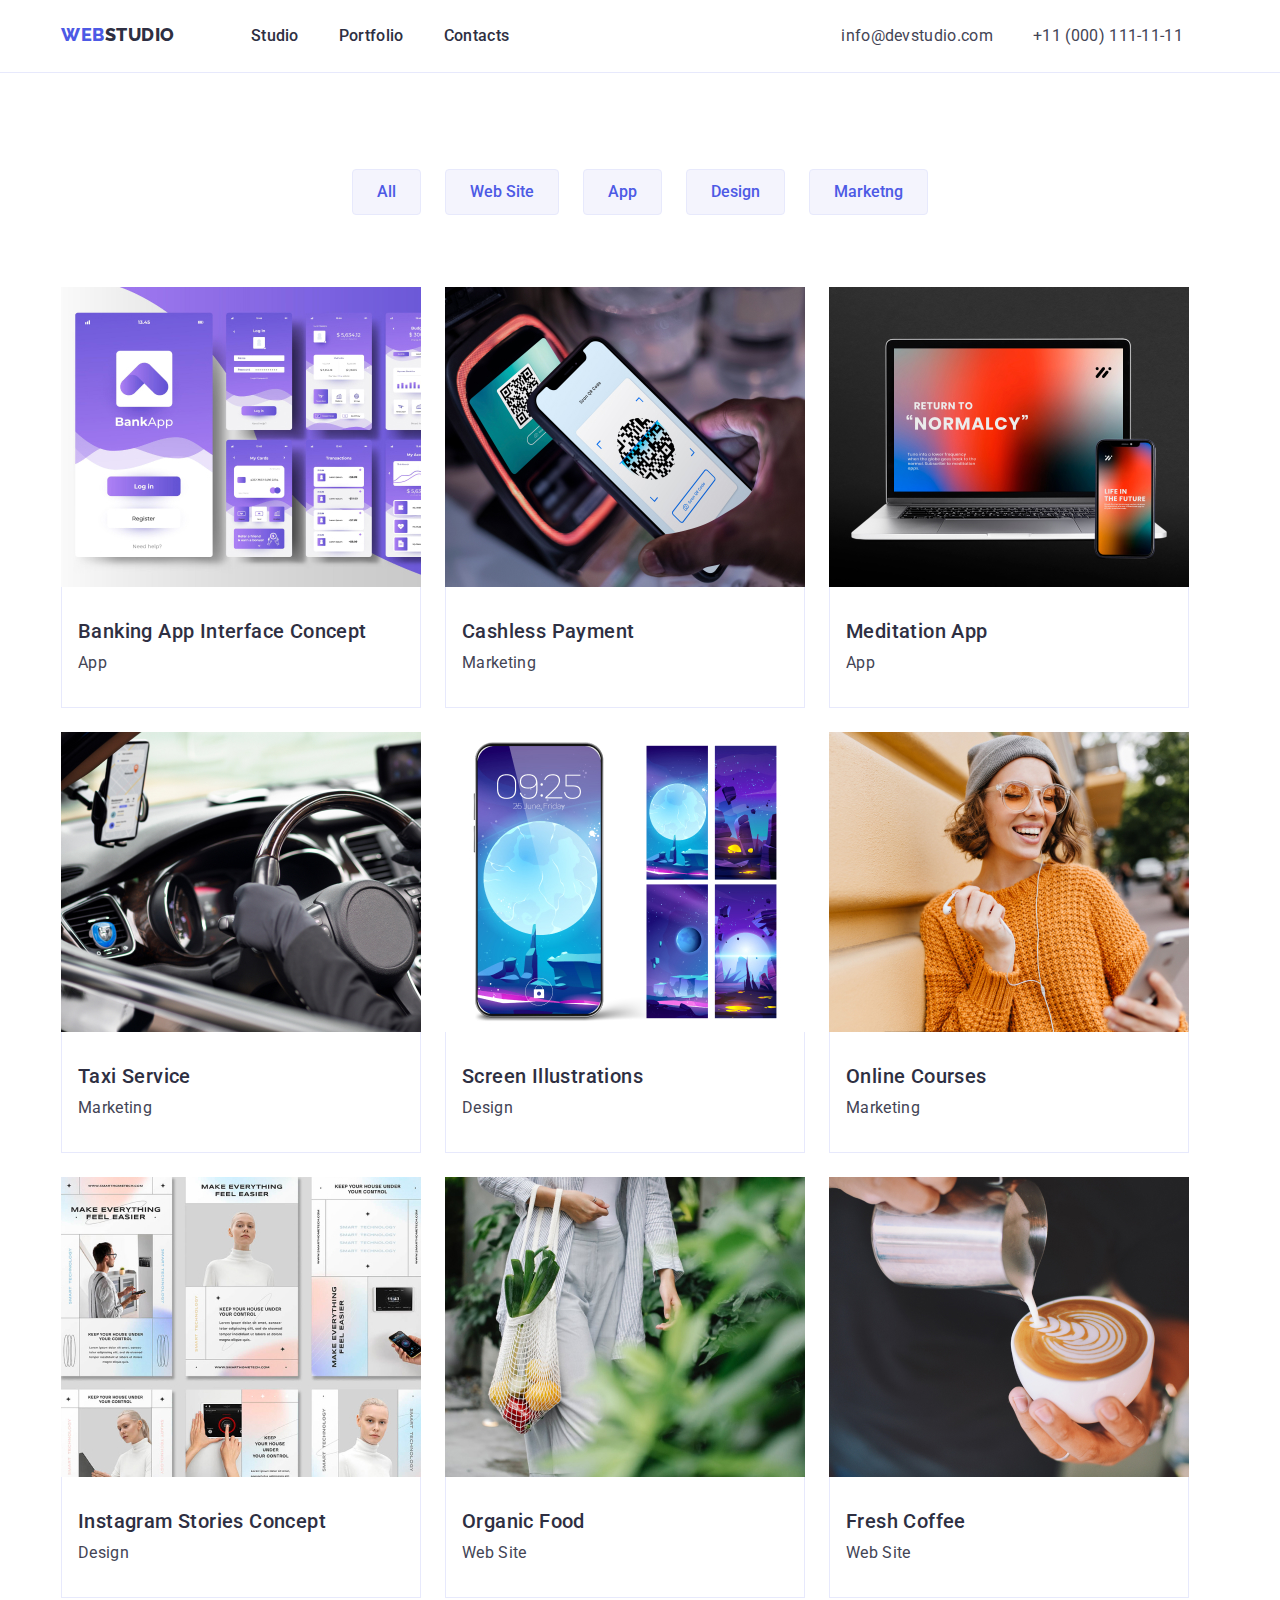
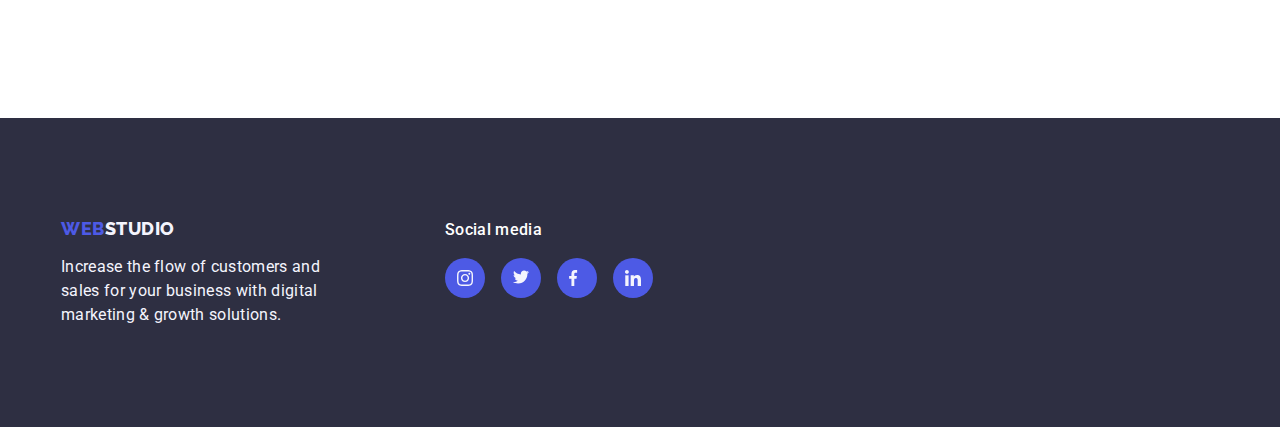
==== portfolio.html @ 819e1a93 "Added the modal.js file" ====
<!DOCTYPE html>
<html lang="en">
<head>
    <meta charset="UTF-8">
    <meta name="viewport" content="width=device-width, initial-scale=1.0">
    <title>Portfolio</title>
    <link rel="stylesheet" href="https://cdnjs.cloudflare.com/ajax/libs/modern-normalize/2.0.0/modern-normalize.min.css" integrity="sha512 -4xo8blKMVCiXpTaLzQSLSw3KFOVPWhm/TRtuPVc4WG6kUgjH6J03IBuG7JZPkcWMxJ5huwaBpOpnwYElP/m6wg==" crossorigin="anonymous" referrerpolicy="no-referrer">
    <link rel="stylesheet" href="css/styles.css">
    <link
        href="https://fonts.googleapis.com/css2?family=Raleway:wght@400;800&family=Roboto:ital,wght@0,400;0,500;0,700;1,400;1,500;1,700&display=swap"
        rel="stylesheet">
    <link href="https://fonts.googleapis.com/css2?family=Raleway:wght@400;800&family=Roboto:wght@400;700&display=swap"
        rel="stylesheet">
</head>
<body> 
    <header class="header">
        <div class="container header-container">
            <nav class="nav-tab">
                <a href="/goit-markup-hw-03/" class="nav-logo">
                    <span>Web</span><span>Studio</span>
                </a>
            
                <ul class="nav-list">
                    <li class="nav-list-item">
                        <a href="index.html" class="nav-item-link">
                            Studio
                        </a>
                    </li>
                    <li class="nav-list-item">
                        <a href="portfolio.html" class="nav-item-link">
                            Portfolio
                        </a>
                    </li>
                    <li class="nav-list-item">
                        <a href="#" class="nav-item-link">
                            Contacts
                        </a>
                    </li>
                </ul>
            </nav>
            <address class="address-tab">
                <ul class="address-list">
                    <li class="address-list-item">
                        <a href="mailto: info@devstudio.com" class="address-item-link">
                            info@devstudio.com
                        </a>
                    </li>
                    <li class="address-list-item">
                        <a href="tel: +11 (000) 111-11-11" class="address-item-link">
                            +11 (000) 111-11-11
                        </a>
                    </li>
                </ul>
            </address>
        </div>
    </header>
    <main>
        <!--Filters-->
        <section class="filter">
            <div class="container portfolio-filter-container">
                <h2 hidden="">Portfolio List</h2>
                <ul class="filter-list">
                    <li class="filter-list-item">
                        <button class="filter-item-button-type" type="button">All</button>
                    </li>
                    <li class="filter-list-item">
                        <button class="filter-item-button-type" type="button">Web Site</button>
                    </li>
                    <li class="filter-list-item">
                        <button class="filter-item-button-type" type="button">App</button>
                    </li>
                    <li class="filter-list-item">
                        <button class="filter-item-button-type" type="button">Design</button>
                    </li>
                    <li class="filter-list-item">
                        <button class="filter-item-button-type" type="button">Marketng</button>
                    </li>
                </ul>
            </div>
        </section>
        
       
        <!--First Row-->
        <section class="portfolio">
            <div class="container portfolio-container">
                <ul class="portfolio-list">
                    <li class="portfolio-list-items">
                        <img src="images/img-card1.jpg" alt="First image" width="360" class="portfolio-list-img">
                        <div class="portfolio-card-desc">
                            <h3 class="portfolio-list-title">Banking App Interface Concept</h3>
                            <p class="portfolio-list-description">App</p>
                        </div>
                    </li>
                    
                    <li class="portfolio-list-items">
                        <img src="images/img-card2.jpg" alt="Second image" width="360" class="portfolio-list-img">
                        <div class="portfolio-card-desc">
                            <h3 class="portfolio-list-title">Cashless Payment</h3>
                            <p class="portfolio-list-description">Marketing</p>
                        </div>
                    </li>
                    
                    <li class="portfolio-list-items">
                        <img src="images/img-card3.jpg" alt="Third image" width="360" class="portfolio-list-img">
                        <div class="portfolio-card-desc">
                            <h3 class="portfolio-list-title">Meditation App</h3>
                            <p class="portfolio-list-description">App</p>
                        </div>
                    </li>
                    
                    <li class="portfolio-list-items">
                        <img src="images/img-card4.jpg" alt="Fourth image" width="360" class="portfolio-list-img">
                        <div class="portfolio-card-desc">
                            <h3 class="portfolio-list-title">Taxi Service</h3>
                            <p class="portfolio-list-description">Marketing</p>
                        </div>
                    </li>
                    
                    <li class="portfolio-list-items">
                        <img src="images/img-card5.jpg" alt="Fifth image" width="360" class="portfolio-list-img">
                        <div class="portfolio-card-desc">
                            <h3 class="portfolio-list-title">Screen Illustrations</h3>
                            <p class="portfolio-list-description">Design</p>
                        </div>
                    </li>
                    
                    <li class="portfolio-list-items">
                        <img src="images/img-card6.jpg" alt="Sixth image" width="360" class="portfolio-list-img">
                        <div class="portfolio-card-desc">
                            <h3 class="portfolio-list-title">Online Courses</h3>
                            <p class="portfolio-list-description">Marketing</p>
                        </div>
                    </li>
                    
                    <li class="portfolio-list-items">
                        <img src="images/img-card7.jpg" alt="Seventh image" width="360" class="portfolio-list-img">
                        <div class="portfolio-card-desc">
                            <h3 class="portfolio-list-title">Instagram Stories Concept</h3>
                            <p class="portfolio-list-description">Design</p>
                        </div>
                    </li>
                    
                    <li class="portfolio-list-items">
                        <img src="images/img-card8.jpg" alt="Eighth image" width="360" class="portfolio-list-img">
                        <div class="portfolio-card-desc">
                            <h3 class="portfolio-list-title">Organic Food</h3>
                            <p class="portfolio-list-description">Web Site</p>
                        </div>
                    </li>
                    
                
                    <li class="portfolio-list-items">
                        <img src="images/img-card9.jpg" alt="Nineth image" width="360" class="portfolio-list-img">
                        <div class="portfolio-card-desc">
                            <h3 class="portfolio-list-title">Fresh Coffee</h3>
                            <p class="portfolio-list-description">Web Site</p>
                        </div>
                    </li>
                    
                </ul>
            </div>
        </section>
    </main>
    <footer class="footer">
        <div class="container footer-container">
            <ul class="footer-list">
                <li class="footer-list-items">
                    <a href="/goit-markup-hw-03/" class="footer-logo">
                        <span>WEB</span><span>STUDIO</span>
                    </a>
                    <P class="footer-caption">
                        Increase the flow of customers and <br> sales for your business with digital <br> marketing & growth solutions.
                    </P>
                </li>
                <li class="footer-list-items">
                    <h3 class="footer-list-items-title">Social media</h3>
                    <div class="footer-list-item-socials">
                        <a href="#" class="footer-list-social-links">
                            <svg class="footer-list-social-icon">
                                <use href="images/icons.svg#instagram"></use>
                            </svg>
                        </a>
                        <a href="#" class="footer-list-social-links">
                            <svg class="footer-list-social-icon">
                                <use href="images/icons.svg#twitter"></use>
                            </svg>
                        </a>
                        <a href="#" class="footer-list-social-links">
                            <svg class="footer-list-social-icon">
                                <use href="images/icons.svg#facebook"></use>
                            </svg>
                        </a>
                        <a href="#" class="footer-list-social-links">
                            <svg class="footer-list-social-icon">
                                <use href="images/icons.svg#linkedin"></use>
                            </svg>
                        </a>
                    </div>
                </li>
            </ul>
        </div>
    </footer>
    <script src="js/modal.js"></script>
</body>
</html>
---- css/styles.css ----
:root {
    /*Colors*/
    --iris: #4D5AE5; /*Primary Brand*/
    --ocean: #404BBF; /*Pressed state*/
    --navyblue: #2E2F42; /*Dark*/ 
    --green: #31d0aa; /*Success*/
    --slate: #434455; /*Text*/
    --lightslate: #8e8f99; /*Subtle Text*/
    --cornflower: #E7E9FC; /*Accent*/
    --cloud: #F4F4FD; /*Light*/
    --navybluemodal: #2e2f42; /*Modal overlay*/
    --grey: #2e2f42; /*Hero background*/
    --white: #fff; /*White background*/
    --dairy: #fcfcfc; /*Modal Background*/
    
    /*Fonts*/
    --font-logo: 'Raleway';
    --font-general: 'Roboto';
}
 
/*Global*/
*,
*::before,
*::after {
    margin: 0;
    padding: 0;
    box-sizing: border-box;
}

body {
    color: var(--navyblue);
    font-family: var(--font-general); 
}

ul {
    list-style: none;
}

a {
    text-decoration: none;
}

button {
    font-family: inherit;
    border: unset;
    outline: none;
    cursor: pointer;
}

address {
    font-style: normal;
}

img {
    display: block;
}

.container {
    width: 1158px;
    margin: 0 auto;
}

.activities-title, 
.teams-title,
.clients-title {
    text-align: center;
    font-size: 36px;
    line-height: 40px;
    letter-spacing: 0.72px;
    text-transform: capitalize;
    margin-bottom: 72px;
}

.teams-item-socials,
.footer-list-item-socials {
    display: flex;
    justify-content: space-between;
}

.teams-item-social-links,
.footer-list-social-links {
    background-color: var(--iris);
    width: 40px;
    height: 40px;
    border-radius: 50%;

    display: flex;
    align-items: center;
    justify-content: center;
}

.teams-item-social-icon,
.footer-list-social-icon {
    width: 16px;
    height: 16px;
    fill: var(--cloud);

}

.nav-item-link:hover,
.address-item-link:hover {
    color: var(--ocean);
}

/*----------Studio Page----------*/
/*Navigation Tab*/
.header {
    color: var(--white);
    border-bottom: 1px solid var(--cornflower);
    padding: 24px 0;
}
.header-container {
    display: flex;
    flex-wrap: wrap;
    align-items: center;
    gap: 332px;
}

.nav-tab {
    display: flex;
    gap: 76px;
}

.nav-logo {
    color: var(--iris);
    font-family: var(--font-logo);
    font-size: 18px;
    font-weight: 800;
    text-transform: uppercase;
    letter-spacing: 0.54px;
    line-height: 21px;
}

.nav-logo span:nth-child(2) {
    color: var(--navyblue);
}
.nav-list {
    color: var(--grey);
    display: flex;
    gap: 40px;
}

.nav-item-link {
    color: var(--navyblue);
    font-size: 16px;
    font-weight: 500;
    line-height: 24px;
    letter-spacing: 0.32px;
}

.address-list {
    display: flex;
    color: var(--slate);
    font-size: 16px;
    line-height: 24px;
    gap: 40px;
}

.address-item-link {
    color: var(--slate);
    font-size: 16px;
    line-height: 24px;
    letter-spacing: 0.32px;
}



/*Herro Section*/
.hero {
    color: var(--white);
    padding: 188px 316px;
    background-color: var(--grey);
    background: url(../images/hero-bg.jpg) rgba(46, 47, 66, 0.70);
    background-blend-mode: multiply;
    background-position: center;
    background-size: cover;
    background-repeat: no-repeat;
}

.hero-title {
    font-size: 56px;
    letter-spacing: 1.12px;
    text-align: center;
    margin-bottom: 48px;
}

.hero-cta {
    text-transform: capitalize;
    border-radius: 4px;
    background: var(--iris);
    color: var(--white);
    box-shadow: 0px 4px 4px 0px rgba(0, 0, 0, 0.15);
    font-size: 16px;
    font-weight: 500;
    line-height: 24px;
    letter-spacing: 0.64px;
    padding: 16px 32px;
    display: block;
    margin: 0 auto;
}

.hero-cta:hover {
    background: var(--ocean);
}

/*Features Section*/
.features {
    padding: 120px 0;
}

.features-list {
    display: flex;
    gap: 24px;
}

.features-list-item-icon {
    margin-bottom: 8px;
}
.features-list-title {
    font-size: 20px;
    font-weight: 500;
    line-height: 24px;
    letter-spacing: 0.4px;
    margin-bottom: 8px;
}

.features-list-description {
    color: var(--slate);
    font-size: 16px;
    line-height: 24px;
    letter-spacing: 0.32px;
}

/*What We are Doing*/
.activities {
    padding-bottom: 120px;
}


.activities-list {
    display: flex;
    gap: 24px;
}

/*Our Team*/
.teams {
    background-color: var(--cloud);
    padding: 120px 0;
}

.teams-list {
    display: flex;
    gap: 24px;
}

.teams-item-card-desc {
    padding: 32px 16px;
    border-radius: 0px 0px 4px 4px;
    background: var(--white);
    box-shadow: 0px 2px 1px 0px rgba(46, 47, 66, 0.08), 0px 1px 1px 0px rgba(46, 47, 66, 0.16), 0px 1px 6px 0px rgba(46, 47, 66, 0.08);
}

.teams-item-title {
    text-align: center;
    font-size: 20px;
    font-weight: 500;
    line-height: 24px;
    letter-spacing: 0.4px;
    margin-bottom: 8px;
}

.teams-item-description {
    color: var(--slate);
    text-align: center;
    font-size: 16px;
    line-height: 24px;
    letter-spacing: 0.32px;
    margin-bottom: 8px;
}

/*Clients Section*/
.clients {
    padding: 120px 0;
}
.clients-list {
    display: flex;
    gap: 20px;
}
.clients-list-items {
    border: 1px solid var(--lightslate);
    border-radius: 4px;
    width: 168px;
    height:88px;
    display: inline-flex;
    align-items: center;
    justify-content: center;
    
}
.clients-list-items-icon {
    display: inline-block;
    fill: var(--lightslate);
}
.clients-list-client-1 {
    width: 41px;
    height: 47px;
}

.clients-list-client-2 {
    width:40px;
    height:52px;
}

.clients-list-client-3 {
    width:44px;
    height:41px;
}
.clients-list-client-4 {
    width:84px;
    height:41px;
}
.clients-list-client-5 {
    width:63px;
    height:46px;
}
.clients-list-client-6 {
    width:94px;
    height:45px;
}

/*Footer Section*/
.footer {
    background-color: var(--navyblue);
    padding: 100px 0;
}

.footer-logo {
    font-family: var(--font-logo);
    color: var(--iris);
    font-size: 18px;
    font-weight: 800;
    line-height: 21px;
    letter-spacing: 0.54px;
    text-transform: uppercase;
    display: inline-block;
    margin-bottom: 16px;
}

.footer-logo span:nth-child(2) {
    color: var(--cloud);
}

.footer-caption {
    width: 264px;
    color: var(--cloud);
    font-size: 16px;
    line-height: 24px;
    letter-spacing: 0.32px;
}

.footer-list-items-title {
    color: var(--white);
    font-size: 16px;
    font-weight: 500;
    line-height: 24px;
    letter-spacing: 0.32px;
    margin-bottom: 16px;
}

.footer-list {
    display: flex;
    gap: 120px;
}

.footer-list-item-socials {
    width: 208px;
}
/* End of Studio Page */


/*----------Start of Portfolio Page----------*/
.filter {
    padding: 96px 0 72px 0;
}

.portfolio-filter-container {
    display: flex;
    flex-wrap: wrap;
    justify-content: center;
}

.filter-list {
    display: inline-flex;
    gap: 24px;
}

.filter-item-button-type {
    text-transform: capitalize;
    border-radius: 4px;
    background: var(--cloud);
    color: var(--iris);
    font-size: 16px;
    font-weight: 500;
    line-height: 20px;
    padding: 12px 24px;
    border: 1px solid var(--cornflower);  
}

.filter-item-button-type:hover {
    background: var(--ocean);
    color: var(--white);
    border-color: var(--ocean);
    box-shadow: 0px 2px 2px 0px rgba(0, 0, 0, 0.12), 0px 2px 1px 0px rgba(0, 0, 0, 0.08), 0px 3px 1px 0px rgba(0, 0, 0, 0.10);
}
.portfolio {
    padding-bottom: 120px;
}
.portfolio-list {
    display: flex;
    padding-bottom: 0px;
    align-items: flex-start;
    gap: 24px;
    flex-shrink: 0;
    flex-wrap: wrap;
}

.portfolio-card-desc {
    padding: 32px 16px;
    display: flex;
    flex-direction: column;
    gap: 8px;
    border-left: 1px solid var(--cornflower);
    border-bottom: 1px solid var(--cornflower);
    border-right: 1px solid var(--cornflower);
    background: var(--white);
}

.portfolio-list-title {
    font-size: 20px;
    font-weight: 500;
    line-height: 24px;
    letter-spacing: 0.4px;
}

.portfolio-list-description {
    color: var(--slate);
    font-size: 16px;
    line-height: 24px;
    letter-spacing: 0.32px;
}
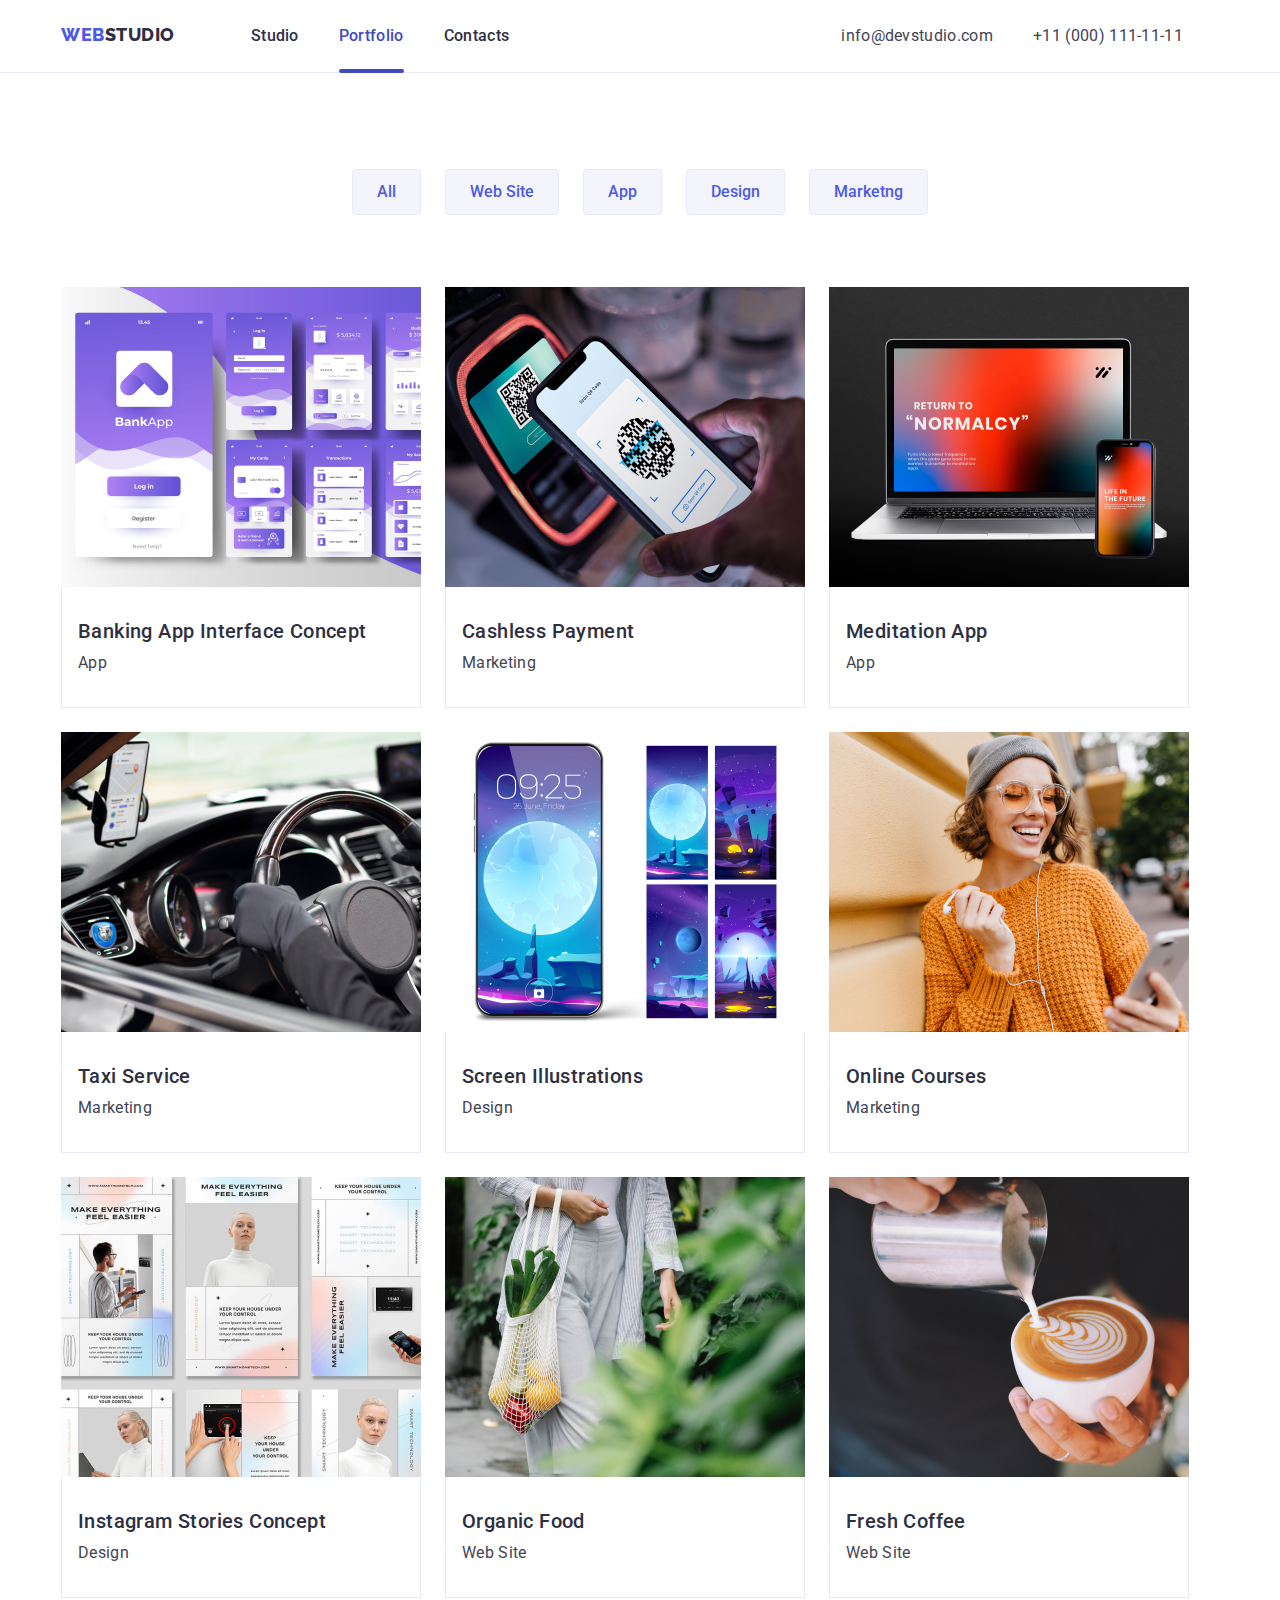
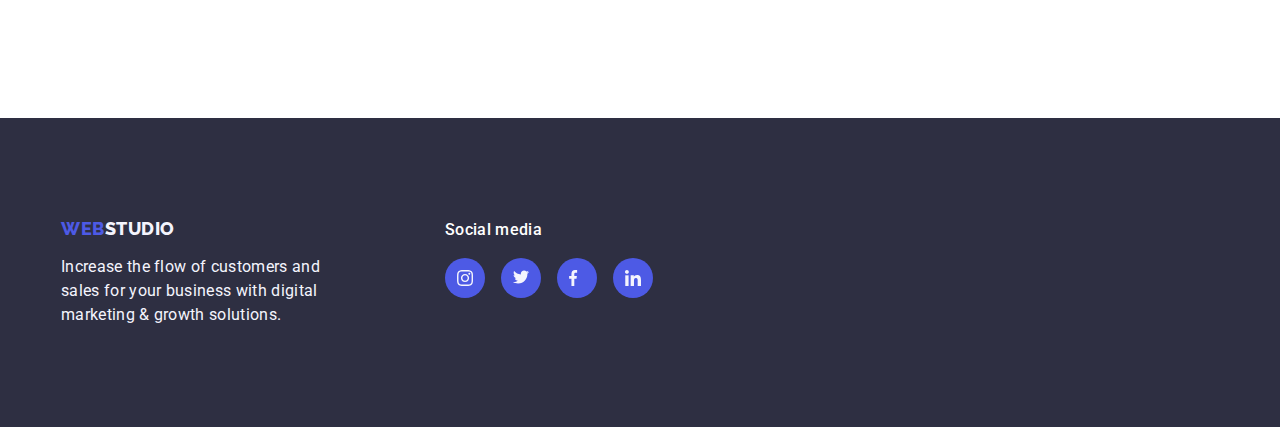
==== commit cb4be1fd: "transition for the nav links" ====
--- a/portfolio.html
+++ b/portfolio.html
@@ -27,7 +27,7 @@
                         </a>
                     </li>
                     <li class="nav-list-item">
-                        <a href="portfolio.html" class="nav-item-link">
+                        <a href="portfolio.html" class="nav-item-link nav-item-link-active">
                             Portfolio
                         </a>
                     </li>
@@ -200,6 +200,5 @@
             </ul>
         </div>
     </footer>
-    <script src="js/modal.js"></script>
 </body>
 </html>--- a/css/styles.css
+++ b/css/styles.css
@@ -140,6 +140,17 @@
     gap: 40px;
 }
 
+.nav-list-item,
+.address-list-item {
+    position: relative;
+}
+
+.nav-list-item:hover .nav-item-link::after,
+.address-list-item:hover .address-item-link::after {
+    width: 100%;
+    color: var(--ocean);
+}
+
 .nav-item-link {
     color: var(--navyblue);
     font-size: 16px;
@@ -148,6 +159,24 @@
     letter-spacing: 0.32px;
 }
 
+.nav-item-link::after,
+.address-item-link::after{
+    content: "";
+    height: 4px;
+    width: 0;
+    background-color: var(--ocean);
+    border-radius: 2px;
+    position: absolute;
+    left: 0;
+    bottom: -25px;
+    transition: width 250ms cubic-bezier(0.39, 0.575, 0.565,1);
+}
+.nav-item-link-active {
+    color: var(--ocean);
+}
+.nav-item-link-active::after {
+    width: 100%;
+}
 .address-list {
     display: flex;
     color: var(--slate);
@@ -165,7 +194,7 @@
 
 
 
-/*Herro Section*/
+/*Hero Section*/
 .hero {
     color: var(--white);
     padding: 188px 316px;
@@ -197,6 +226,7 @@
     padding: 16px 32px;
     display: block;
     margin: 0 auto;
+    transition: background-color 250ms cubic-bezier(0.4, 0, 0.2, 1);
 }
 
 .hero-cta:hover {
@@ -276,6 +306,10 @@
     line-height: 24px;
     letter-spacing: 0.32px;
     margin-bottom: 8px;
+}
+
+.teams-item-social-links:hover {
+    background-color: var(--ocean);
 }
 
 /*Clients Section*/
@@ -294,11 +328,21 @@
     display: inline-flex;
     align-items: center;
     justify-content: center;
-    
+    transition: color 250ms cubic-bezier(0.4, 0, 0.2, 1);
+}
+.client-list-item-link {
+    color: var(--lightslate); 
+}
+
+.clients-list-items:hover {
+    border-color: var(--ocean);
+}
+.clients-list-items:hover .client-list-item-link {
+    color: var(--ocean);
 }
 .clients-list-items-icon {
-    display: inline-block;
-    fill: var(--lightslate);
+    display: block;
+    fill: currentColor;
 }
 .clients-list-client-1 {
     width: 41px;
@@ -374,6 +418,10 @@
 .footer-list-item-socials {
     width: 208px;
 }
+
+.footer-list-social-links:hover {
+    background-color: var(--green);
+}
 /* End of Studio Page */
 
 
@@ -434,6 +482,10 @@
     background: var(--white);
 }
 
+.portfolio-card-desc:hover {
+    box-shadow: 0px 2px 1px 0px rgba(46, 47, 66, 0.08), 0px 1px 1px 0px rgba(46, 47, 66, 0.16), 0px 1px 6px 0px rgba(46, 47, 66, 0.08);
+    cursor: pointer;
+}
 .portfolio-list-title {
     font-size: 20px;
     font-weight: 500;
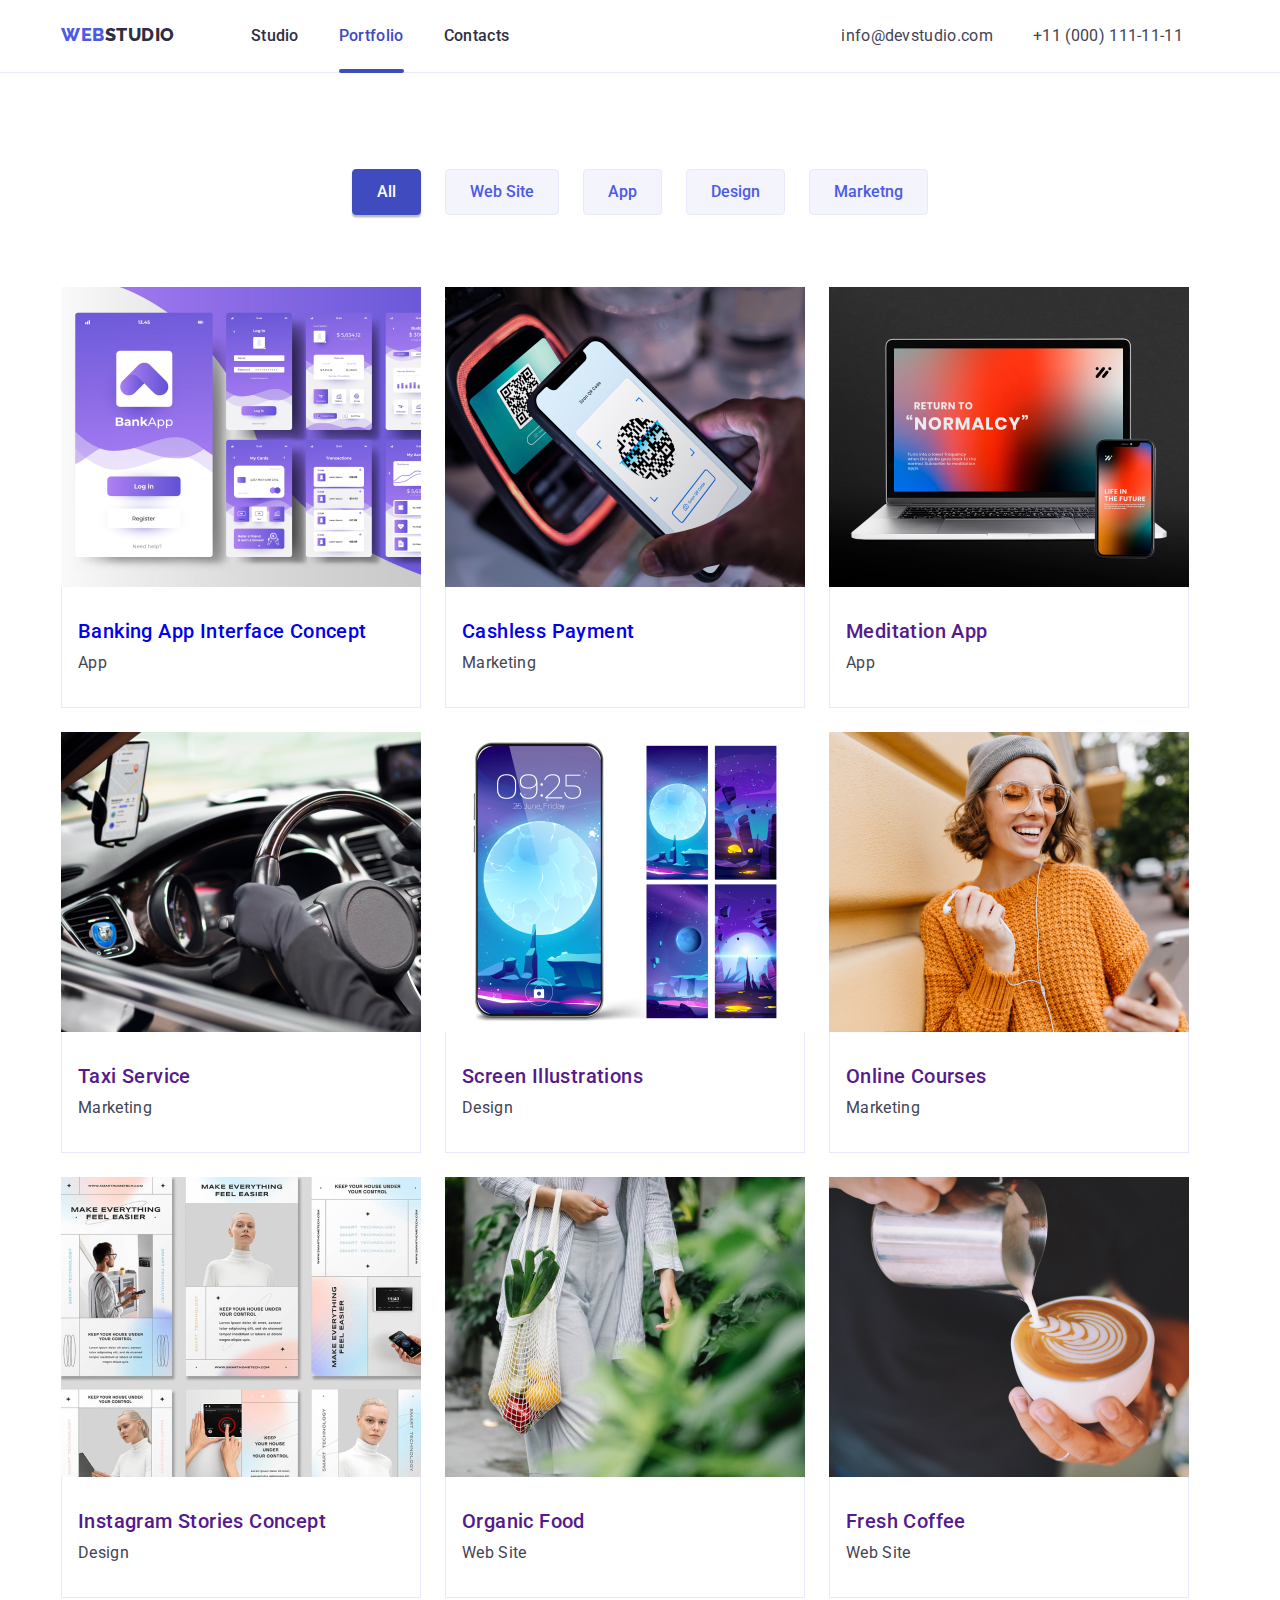
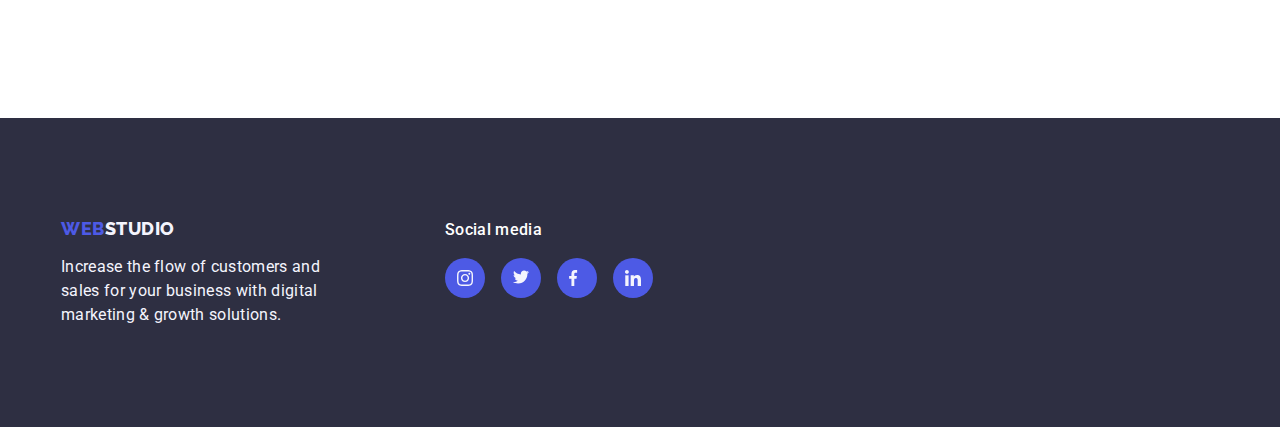
==== commit 1b525987: "Final" ====
--- a/portfolio.html
+++ b/portfolio.html
@@ -61,7 +61,7 @@
                 <h2 hidden="">Portfolio List</h2>
                 <ul class="filter-list">
                     <li class="filter-list-item">
-                        <button class="filter-item-button-type" type="button">All</button>
+                        <button class="filter-item-button-type is-active" type="button">All</button>
                     </li>
                     <li class="filter-list-item">
                         <button class="filter-item-button-type" type="button">Web Site</button>
@@ -85,76 +85,139 @@
             <div class="container portfolio-container">
                 <ul class="portfolio-list">
                     <li class="portfolio-list-items">
-                        <img src="images/img-card1.jpg" alt="First image" width="360" class="portfolio-list-img">
-                        <div class="portfolio-card-desc">
-                            <h3 class="portfolio-list-title">Banking App Interface Concept</h3>
-                            <p class="portfolio-list-description">App</p>
-                        </div>
-                    </li>
-                    
-                    <li class="portfolio-list-items">
-                        <img src="images/img-card2.jpg" alt="Second image" width="360" class="portfolio-list-img">
-                        <div class="portfolio-card-desc">
-                            <h3 class="portfolio-list-title">Cashless Payment</h3>
-                            <p class="portfolio-list-description">Marketing</p>
-                        </div>
-                    </li>
-                    
-                    <li class="portfolio-list-items">
-                        <img src="images/img-card3.jpg" alt="Third image" width="360" class="portfolio-list-img">
-                        <div class="portfolio-card-desc">
-                            <h3 class="portfolio-list-title">Meditation App</h3>
-                            <p class="portfolio-list-description">App</p>
-                        </div>
-                    </li>
-                    
-                    <li class="portfolio-list-items">
-                        <img src="images/img-card4.jpg" alt="Fourth image" width="360" class="portfolio-list-img">
-                        <div class="portfolio-card-desc">
-                            <h3 class="portfolio-list-title">Taxi Service</h3>
-                            <p class="portfolio-list-description">Marketing</p>
-                        </div>
-                    </li>
-                    
-                    <li class="portfolio-list-items">
-                        <img src="images/img-card5.jpg" alt="Fifth image" width="360" class="portfolio-list-img">
-                        <div class="portfolio-card-desc">
-                            <h3 class="portfolio-list-title">Screen Illustrations</h3>
-                            <p class="portfolio-list-description">Design</p>
-                        </div>
-                    </li>
-                    
-                    <li class="portfolio-list-items">
-                        <img src="images/img-card6.jpg" alt="Sixth image" width="360" class="portfolio-list-img">
-                        <div class="portfolio-card-desc">
-                            <h3 class="portfolio-list-title">Online Courses</h3>
-                            <p class="portfolio-list-description">Marketing</p>
-                        </div>
-                    </li>
-                    
-                    <li class="portfolio-list-items">
-                        <img src="images/img-card7.jpg" alt="Seventh image" width="360" class="portfolio-list-img">
-                        <div class="portfolio-card-desc">
-                            <h3 class="portfolio-list-title">Instagram Stories Concept</h3>
-                            <p class="portfolio-list-description">Design</p>
-                        </div>
-                    </li>
-                    
-                    <li class="portfolio-list-items">
-                        <img src="images/img-card8.jpg" alt="Eighth image" width="360" class="portfolio-list-img">
-                        <div class="portfolio-card-desc">
-                            <h3 class="portfolio-list-title">Organic Food</h3>
-                            <p class="portfolio-list-description">Web Site</p>
-                        </div>
+                        <a href="#" class="portfolio-project-link">
+                            <div class="portfolio-cards-figure">
+                                <img src="images/img-card1.jpg" alt="First image" width="360" class="portfolio-list-img">
+                                <p class="portfolio-project-cover-text">
+                                    14 Stylish and User-Friendly App Design Concepts · Task Manager App · Calorie Tracker App · Exotic Fruit Ecommerce App · Cloud Storage App
+                                </p>
+                            </div>
+                            <div class="portfolio-card-desc">
+                                <h3 class="portfolio-list-title">Banking App Interface Concept</h3>
+                                <p class="portfolio-list-description">App</p>
+                            </div>
+                        </a>
+                    </li>
+                    
+                    <li class="portfolio-list-items">
+                        <a href="#" class="portfolio-project-link">
+                            <div class="portfolio-cards-figure">
+                                <img src="images/img-card2.jpg" alt="Second image" width="360" class="portfolio-list-img">
+                                <p class="portfolio-project-cover-text">
+                                    14 Stylish and User-Friendly App Design Concepts · Task Manager App · Calorie Tracker App · Exotic Fruit Ecommerce App · Cloud Storage App
+                                </p>
+                            </div>
+                            <div class="portfolio-card-desc">
+                                <h3 class="portfolio-list-title">Cashless Payment</h3>
+                                <p class="portfolio-list-description">Marketing</p>
+                            </div>
+                        </a>
+                    </li>
+                    
+                    <li class="portfolio-list-items">
+                        <a href="" class="portfolio-project-link">
+                            <div class="portfolio-cards-figure">
+                                <img src="images/img-card3.jpg" alt="Third image" width="360" class="portfolio-list-img">
+                                <p class="portfolio-project-cover-text">
+                                    14 Stylish and User-Friendly App Design Concepts · Task Manager App · Calorie Tracker App · Exotic Fruit Ecommerce App · Cloud Storage App
+                                </p>
+                            </div>
+                            <div class="portfolio-card-desc">
+                                <h3 class="portfolio-list-title">Meditation App</h3>
+                                <p class="portfolio-list-description">App</p>
+                            </div>
+                        </a>
+                    </li>
+                    
+                    <li class="portfolio-list-items">
+                        <a href="" class="portfolio-project-link">
+                            <div class="portfolio-cards-figure">
+                                <img src="images/img-card4.jpg" alt="Fourth image" width="360" class="portfolio-list-img">
+                                <p class="portfolio-project-cover-text">
+                                    14 Stylish and User-Friendly App Design Concepts · Task Manager App · Calorie Tracker App · Exotic Fruit Ecommerce App · Cloud Storage App
+                                </p>
+                            </div>
+                            <div class="portfolio-card-desc">
+                                <h3 class="portfolio-list-title">Taxi Service</h3>
+                                <p class="portfolio-list-description">Marketing</p>
+                            </div>
+                        </a>
+                    </li>
+                    
+                    <li class="portfolio-list-items">
+                        <a href="" class="portfolio-project-link">
+                            <div class="portfolio-cards-figure">
+                                <img src="images/img-card5.jpg" alt="Fifth image" width="360" class="portfolio-list-img">
+                                <p class="portfolio-project-cover-text">
+                                    14 Stylish and User-Friendly App Design Concepts · Task Manager App · Calorie Tracker App · Exotic Fruit Ecommerce App · Cloud Storage App
+                                </p>
+                            </div>
+                            <div class="portfolio-card-desc">
+                                <h3 class="portfolio-list-title">Screen Illustrations</h3>
+                                <p class="portfolio-list-description">Design</p>
+                            </div>
+                        </a>
+                    </li>
+                    
+                    <li class="portfolio-list-items">
+                        <a href="" class="portfolio-project-link">
+                            <div class="portfolio-cards-figure">
+                                <img src="images/img-card6.jpg" alt="Sixth image" width="360" class="portfolio-list-img">
+                                <p class="portfolio-project-cover-text">
+                                    14 Stylish and User-Friendly App Design Concepts · Task Manager App · Calorie Tracker App · Exotic Fruit Ecommerce App · Cloud Storage App
+                                </p>
+                            </div>
+                            <div class="portfolio-card-desc">
+                                <h3 class="portfolio-list-title">Online Courses</h3>
+                                <p class="portfolio-list-description">Marketing</p>
+                            </div>
+                        </a>
+                    </li>
+                    
+                    <li class="portfolio-list-items">
+                        <a href="" class="portfolio-project-link">
+                            <div class="portfolio-cards-figure">
+                                <img src="images/img-card7.jpg" alt="Seventh image" width="360" class="portfolio-list-img">
+                                <p class="portfolio-project-cover-text">
+                                    14 Stylish and User-Friendly App Design Concepts · Task Manager App · Calorie Tracker App · Exotic Fruit Ecommerce App · Cloud Storage App
+                                </p>
+                            </div>
+                            <div class="portfolio-card-desc">
+                                <h3 class="portfolio-list-title">Instagram Stories Concept</h3>
+                                <p class="portfolio-list-description">Design</p>
+                            </div>
+                        </a>
+                    </li>
+                    
+                    <li class="portfolio-list-items">
+                        <a href="" class="portfolio-project-link">
+                            <div class="portfolio-cards-figure">
+                                <img src="images/img-card8.jpg" alt="Eighth image" width="360" class="portfolio-list-img">
+                                <p class="portfolio-project-cover-text">
+                                    14 Stylish and User-Friendly App Design Concepts · Task Manager App · Calorie Tracker App · Exotic Fruit Ecommerce App · Cloud Storage App
+                                </p>
+                            </div>
+                            <div class="portfolio-card-desc">
+                                <h3 class="portfolio-list-title">Organic Food</h3>
+                                <p class="portfolio-list-description">Web Site</p>
+                            </div>
+                        </a>
                     </li>
                     
                 
                     <li class="portfolio-list-items">
-                        <img src="images/img-card9.jpg" alt="Nineth image" width="360" class="portfolio-list-img">
-                        <div class="portfolio-card-desc">
-                            <h3 class="portfolio-list-title">Fresh Coffee</h3>
-                            <p class="portfolio-list-description">Web Site</p>
-                        </div>
+                        <a href="" class="portfolio-project-link">
+                            <div class="portfolio-cards-figure">
+                                <img src="images/img-card9.jpg" alt="Nineth image" width="360" class="portfolio-list-img">
+                                <p class="portfolio-project-cover-text">
+                                    14 Stylish and User-Friendly App Design Concepts · Task Manager App · Calorie Tracker App · Exotic Fruit Ecommerce App · Cloud Storage App
+                                </p>
+                            </div>
+                            <div class="portfolio-card-desc">
+                                <h3 class="portfolio-list-title">Fresh Coffee</h3>
+                                <p class="portfolio-list-description">Web Site</p>
+                            </div>
+                        </a>
                     </li>
                     
                 </ul>
--- a/css/styles.css
+++ b/css/styles.css
@@ -87,6 +87,7 @@
     display: flex;
     align-items: center;
     justify-content: center;
+    transition: color 250ms cubic-bezier(0.4, 0, 0.2, 1);
 }
 
 .teams-item-social-icon,
@@ -328,7 +329,9 @@
     display: inline-flex;
     align-items: center;
     justify-content: center;
-    transition: color 250ms cubic-bezier(0.4, 0, 0.2, 1);
+    transition: color 250ms cubic-bezier(0.4, 0, 0.2, 1),
+                border-color 250ms cubic-bezier(0.4, 0, 0.2, 1);
+
 }
 .client-list-item-link {
     color: var(--lightslate); 
@@ -344,7 +347,7 @@
     display: block;
     fill: currentColor;
 }
-.clients-list-client-1 {
+ .clients-list-client-1 {
     width: 41px;
     height: 47px;
 }
@@ -422,6 +425,66 @@
 .footer-list-social-links:hover {
     background-color: var(--green);
 }
+
+/* Modal Section */
+.backdrop {
+    display: block;
+    position: fixed;
+    top: 0;
+    left: 0;
+    width: 100%;
+    height: 100%;
+    background-color: rgba(46, 47, 66, 0.4);
+    opacity: 1;
+    transition: opacity 250ms cubic-bezier(0.4, 0, 0.2, 1);
+}
+
+.backdrop.is-hidden {
+    opacity: 0;
+    pointer-events: none;
+}
+
+.modal {
+    position: absolute;
+    top: 50%;
+    left: 50%;
+    min-width: 408px;
+    min-height: 584px;
+    background-color: var(--dairy);
+    box-shadow: 0px 2px 1px 0px rgba(0, 0, 0, 0.2),
+                0px 1px 3px 0px rgba(0, 0, 0, 0.12),
+                0px 1px 1px 0px rgba(0, 0, 0, 0.14),;
+    border-radius: 4px;
+    transform: translate(-50%, -50%) scale(1);
+    transition: transform 250ms cubic-bezier(0.4, 0, 0.2, 1);
+}
+
+.modal-close {
+    width: 24px;
+    height: 24px;
+    background-color: var(--cornflower);
+    border-radius: 50%;
+    border: 1px solid rgba(46, 47, 66, 0.4);
+    position: absolute;
+    right: 24px;
+    top: 24px;
+    color: var(--navyblue);
+    transition: color 250ms cubic-bezier(0.4, 0, 0.2, 1),
+                background-color 250ms cubic-bezier(0.4, 0, 0.2, 1),
+                border-color 250ms cubic-bezier(0.4, 0, 0.2, 1);
+}
+
+.modal-close-icon {
+    width: 8px;
+    height: 10px;
+    fill: currentColor;
+}
+
+.modal-close:hover {
+    color: var(--cloud);
+    background-color: var(--ocean);
+    border-color: var(--ocean);
+}
 /* End of Studio Page */
 
 
@@ -450,11 +513,16 @@
     font-weight: 500;
     line-height: 20px;
     padding: 12px 24px;
-    border: 1px solid var(--cornflower);  
-}
-
+    border: 1px solid var(--cornflower); 
+    transition: color 250ms cubic-bezier(0.4, 0, 0.2, 1),
+                background-color 250ms cubic-bezier(0.4, 0, 0.2, 1),
+                border-color 250ms cubic-bezier(0.4, 0, 0.2, 1),
+                box-shadow 250ms cubic-bezier(0.4, 0, 0.2, 1); 
+}
+
+.is-active,
 .filter-item-button-type:hover {
-    background: var(--ocean);
+    background-color: var(--ocean);
     color: var(--white);
     border-color: var(--ocean);
     box-shadow: 0px 2px 2px 0px rgba(0, 0, 0, 0.12), 0px 2px 1px 0px rgba(0, 0, 0, 0.08), 0px 3px 1px 0px rgba(0, 0, 0, 0.10);
@@ -471,6 +539,37 @@
     flex-wrap: wrap;
 }
 
+.portfolio-list-items{
+    transition: box-shadow 250ms cubic-bezier(0.4, 0, 0.2, 1);
+}
+
+.portfolio-project-link:hover .portfolio-project-cover-text{
+    transform: translateY(0);
+}
+.portfolio-list-items:hover,
+.portfolio-list-items:focus {
+    box-shadow: 0px 2px 1px 0px rgba(46, 47, 66, 0.08), 0px 1px 1px 0px rgba(46, 47, 66, 0.16), 0px 1px 6px 0px rgba(46, 47, 66, 0.08);
+}
+
+.portfolio-cards-figure {
+    position: relative;
+    overflow: hidden;
+    height: 300px;
+}
+
+.portfolio-project-cover-text {
+    position: absolute;
+    top: 0;
+    height: 100%;
+    width: 100%;
+    padding: 40px 32px;
+    background-color: var(--iris);
+    color: var(--cloud);
+    line-height: 24px;
+    letter-spacing: 0.32px;
+    transform: translatey(100%);
+    transition: transform 250ms cubic-bezier(0.4, 0, 0.2, 1);
+}
 .portfolio-card-desc {
     padding: 32px 16px;
     display: flex;
@@ -482,10 +581,6 @@
     background: var(--white);
 }
 
-.portfolio-card-desc:hover {
-    box-shadow: 0px 2px 1px 0px rgba(46, 47, 66, 0.08), 0px 1px 1px 0px rgba(46, 47, 66, 0.16), 0px 1px 6px 0px rgba(46, 47, 66, 0.08);
-    cursor: pointer;
-}
 .portfolio-list-title {
     font-size: 20px;
     font-weight: 500;
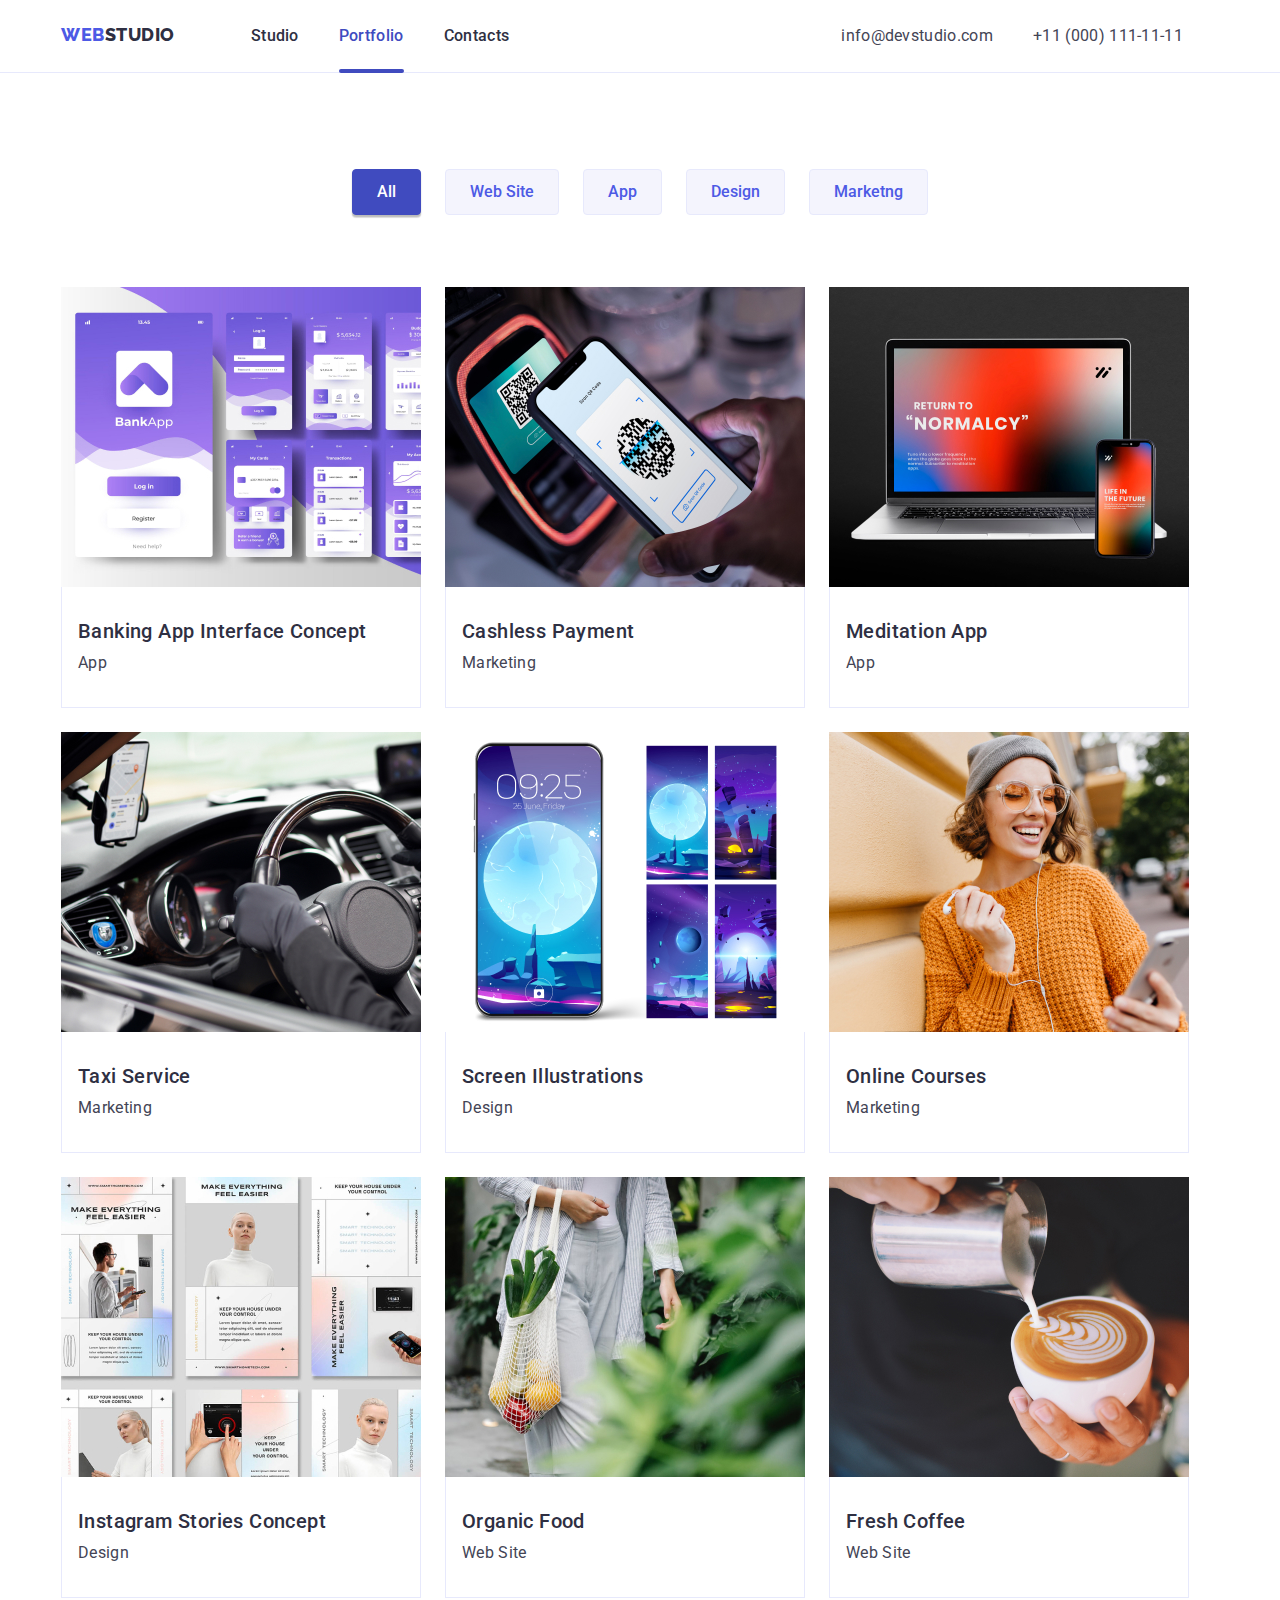
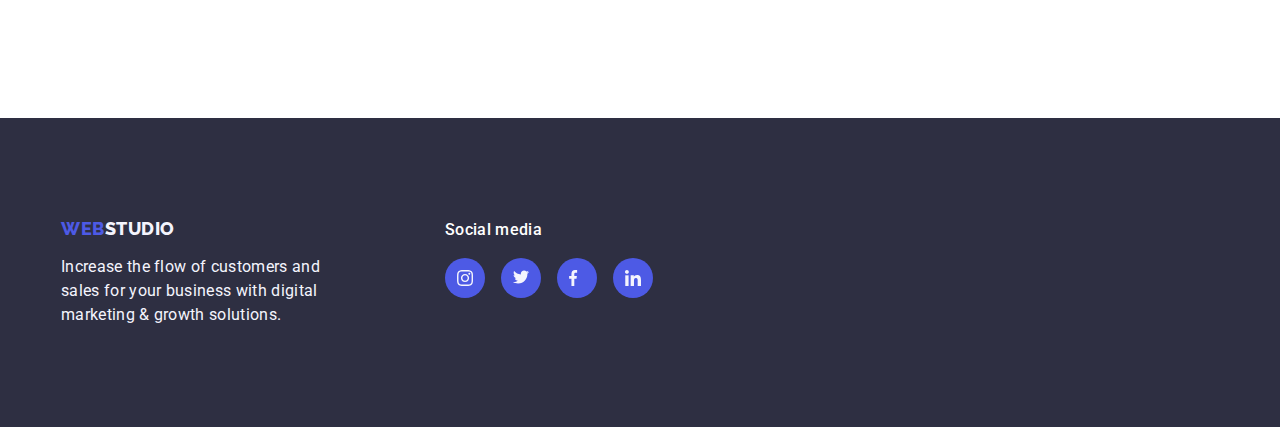
==== commit efecf23e: "final revision" ====
--- a/portfolio.html
+++ b/portfolio.html
@@ -115,7 +115,7 @@
                     </li>
                     
                     <li class="portfolio-list-items">
-                        <a href="" class="portfolio-project-link">
+                        <a href="#" class="portfolio-project-link">
                             <div class="portfolio-cards-figure">
                                 <img src="images/img-card3.jpg" alt="Third image" width="360" class="portfolio-list-img">
                                 <p class="portfolio-project-cover-text">
@@ -130,7 +130,7 @@
                     </li>
                     
                     <li class="portfolio-list-items">
-                        <a href="" class="portfolio-project-link">
+                        <a href="#" class="portfolio-project-link">
                             <div class="portfolio-cards-figure">
                                 <img src="images/img-card4.jpg" alt="Fourth image" width="360" class="portfolio-list-img">
                                 <p class="portfolio-project-cover-text">
@@ -145,7 +145,7 @@
                     </li>
                     
                     <li class="portfolio-list-items">
-                        <a href="" class="portfolio-project-link">
+                        <a href="#" class="portfolio-project-link">
                             <div class="portfolio-cards-figure">
                                 <img src="images/img-card5.jpg" alt="Fifth image" width="360" class="portfolio-list-img">
                                 <p class="portfolio-project-cover-text">
@@ -160,7 +160,7 @@
                     </li>
                     
                     <li class="portfolio-list-items">
-                        <a href="" class="portfolio-project-link">
+                        <a href="#" class="portfolio-project-link">
                             <div class="portfolio-cards-figure">
                                 <img src="images/img-card6.jpg" alt="Sixth image" width="360" class="portfolio-list-img">
                                 <p class="portfolio-project-cover-text">
@@ -175,7 +175,7 @@
                     </li>
                     
                     <li class="portfolio-list-items">
-                        <a href="" class="portfolio-project-link">
+                        <a href="#" class="portfolio-project-link">
                             <div class="portfolio-cards-figure">
                                 <img src="images/img-card7.jpg" alt="Seventh image" width="360" class="portfolio-list-img">
                                 <p class="portfolio-project-cover-text">
@@ -190,7 +190,7 @@
                     </li>
                     
                     <li class="portfolio-list-items">
-                        <a href="" class="portfolio-project-link">
+                        <a href="#" class="portfolio-project-link">
                             <div class="portfolio-cards-figure">
                                 <img src="images/img-card8.jpg" alt="Eighth image" width="360" class="portfolio-list-img">
                                 <p class="portfolio-project-cover-text">
@@ -206,7 +206,7 @@
                     
                 
                     <li class="portfolio-list-items">
-                        <a href="" class="portfolio-project-link">
+                        <a href="#" class="portfolio-project-link">
                             <div class="portfolio-cards-figure">
                                 <img src="images/img-card9.jpg" alt="Nineth image" width="360" class="portfolio-list-img">
                                 <p class="portfolio-project-cover-text">
--- a/css/styles.css
+++ b/css/styles.css
@@ -87,7 +87,7 @@
     display: flex;
     align-items: center;
     justify-content: center;
-    transition: color 250ms cubic-bezier(0.4, 0, 0.2, 1);
+    transition: background-color 250ms cubic-bezier(0.4, 0, 0.2, 1);
 }
 
 .teams-item-social-icon,
@@ -329,12 +329,12 @@
     display: inline-flex;
     align-items: center;
     justify-content: center;
-    transition: color 250ms cubic-bezier(0.4, 0, 0.2, 1),
-                border-color 250ms cubic-bezier(0.4, 0, 0.2, 1);
+    transition: border-color 250ms cubic-bezier(0.4, 0, 0.2, 1);
 
 }
 .client-list-item-link {
     color: var(--lightslate); 
+    transition: color 250ms cubic-bezier(0.4, 0, 0.2, 1);
 }
 
 .clients-list-items:hover {
@@ -586,6 +586,7 @@
     font-weight: 500;
     line-height: 24px;
     letter-spacing: 0.4px;
+    color: var(--navyblue);
 }
 
 .portfolio-list-description {
